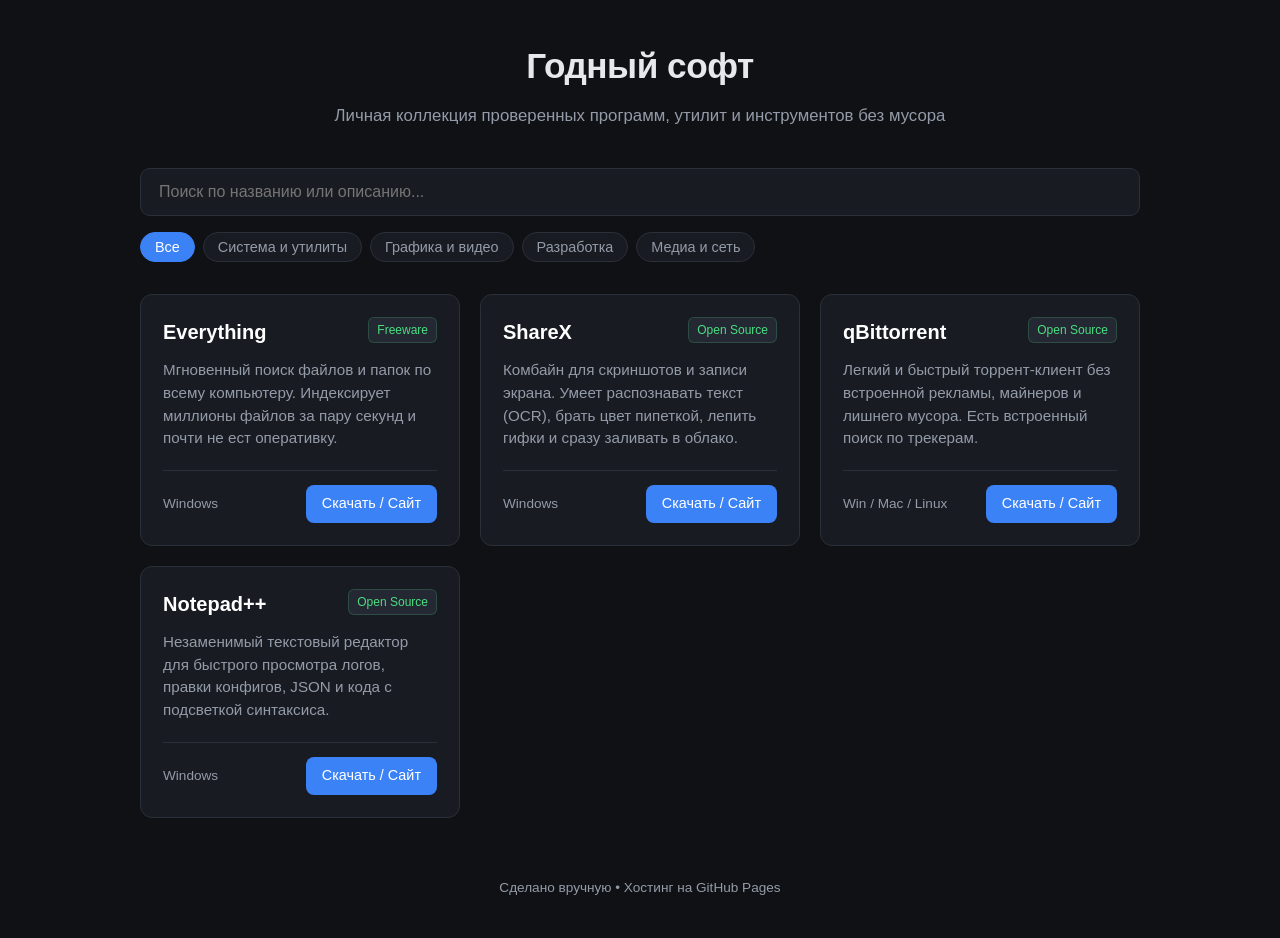
==== pc.html @ a69aa70c "Create pc.html" ====
<!DOCTYPE html>
<html lang="ru">
<head>
  <meta charset="UTF-8">
  <meta name="viewport" content="width=device-width, initial-scale=1.0">
  <title>Полезный софт — Подборка программ</title>
  <style>
    :root {
      --bg: #0f1115;
      --card-bg: #181b21;
      --card-hover: #1f232b;
      --border: #2a2f3a;
      --text: #e6e8ec;
      --text-muted: #949ba8;
      --accent: #3b82f6;
      --accent-hover: #2563eb;
      --tag-bg: #232833;
    }

    * {
      box-sizing: border-box;
      margin: 0;
      padding: 0;
    }

    body {
      font-family: -apple-system, BlinkMacSystemFont, "Segoe UI", Roboto, Inter, sans-serif;
      background-color: var(--bg);
      color: var(--text);
      line-height: 1.5;
      padding: 40px 20px;
    }

    .container {
      max-width: 1000px;
      margin: 0 auto;
    }

    /* Шапка */
    header {
      text-align: center;
      margin-bottom: 40px;
    }

    header h1 {
      font-size: 2.2rem;
      font-weight: 700;
      margin-bottom: 10px;
      letter-spacing: -0.5px;
    }

    header p {
      color: var(--text-muted);
      font-size: 1.05rem;
    }

    /* Поиск и фильтры */
    .controls {
      display: flex;
      flex-direction: column;
      gap: 16px;
      margin-bottom: 32px;
    }

    .search-input {
      width: 100%;
      padding: 14px 18px;
      font-size: 1rem;
      background-color: var(--card-bg);
      border: 1px solid var(--border);
      border-radius: 10px;
      color: var(--text);
      outline: none;
      transition: border-color 0.2s;
    }

    .search-input:focus {
      border-color: var(--accent);
    }

    .filters {
      display: flex;
      flex-wrap: wrap;
      gap: 8px;
    }

    .filter-btn {
      background-color: var(--card-bg);
      border: 1px solid var(--border);
      color: var(--text-muted);
      padding: 6px 14px;
      border-radius: 20px;
      font-size: 0.9rem;
      cursor: pointer;
      transition: all 0.2s;
    }

    .filter-btn:hover {
      color: var(--text);
      border-color: #404756;
    }

    .filter-btn.active {
      background-color: var(--accent);
      border-color: var(--accent);
      color: #fff;
    }

    /* Сетка карточек */
    .grid {
      display: grid;
      grid-template-columns: repeat(auto-fill, minmax(300px, 1fr));
      gap: 20px;
    }

    .card {
      background-color: var(--card-bg);
      border: 1px solid var(--border);
      border-radius: 12px;
      padding: 22px;
      display: flex;
      flex-direction: column;
      justify-content: space-between;
      transition: transform 0.2s, background-color 0.2s, border-color 0.2s;
    }

    .card:hover {
      transform: translateY(-3px);
      background-color: var(--card-hover);
      border-color: #3a4150;
    }

    .card-header {
      display: flex;
      justify-content: space-between;
      align-items: flex-start;
      gap: 12px;
      margin-bottom: 12px;
    }

    .card-title {
      font-size: 1.25rem;
      font-weight: 600;
      color: #fff;
    }

    .badge {
      font-size: 0.75rem;
      padding: 3px 8px;
      border-radius: 6px;
      background-color: var(--tag-bg);
      color: var(--text-muted);
      white-space: nowrap;
      border: 1px solid var(--border);
    }

    .badge.free {
      color: #4ade80;
      border-color: rgba(74, 222, 128, 0.2);
    }

    .card-desc {
      color: var(--text-muted);
      font-size: 0.95rem;
      margin-bottom: 20px;
      flex-grow: 1;
    }

    .card-footer {
      display: flex;
      justify-content: space-between;
      align-items: center;
      padding-top: 14px;
      border-top: 1px solid var(--border);
    }

    .platform {
      font-size: 0.85rem;
      color: var(--text-muted);
    }

    .btn-download {
      display: inline-block;
      background-color: var(--accent);
      color: #fff;
      text-decoration: none;
      padding: 8px 16px;
      border-radius: 8px;
      font-size: 0.9rem;
      font-weight: 500;
      transition: background-color 0.2s;
    }

    .btn-download:hover {
      background-color: var(--accent-hover);
    }

    .empty-state {
      text-align: center;
      color: var(--text-muted);
      padding: 40px 0;
      display: none;
    }

    footer {
      text-align: center;
      margin-top: 60px;
      color: var(--text-muted);
      font-size: 0.85rem;
    }
  </style>
</head>
<body>

  <div class="container">
    <header>
      <h1>Годный софт</h1>
      <p>Личная коллекция проверенных программ, утилит и инструментов без мусора</p>
    </header>

    <!-- Блок поиска и кнопок фильтрации -->
    <div class="controls">
      <input type="text" id="searchInput" class="search-input" placeholder="Поиск по названию или описанию...">
      
      <div class="filters" id="filterButtons">
        <button class="filter-btn active" data-filter="all">Все</button>
        <button class="filter-btn" data-filter="system">Система и утилиты</button>
        <button class="filter-btn" data-filter="design">Графика и видео</button>
        <button class="filter-btn" data-filter="dev">Разработка</button>
        <button class="filter-btn" data-filter="media">Медиа и сеть</button>
      </div>
    </div>

    <!-- СЕТКА С ПРОГРАММАМИ -->
    <main class="grid" id="programsGrid">

      <!-- === НАЧАЛО КАРТОЧКИ (копируй этот блок для новой программы) === -->
      <!-- В data-category укажи категорию из кнопок выше (system, design, dev, media) -->
      <article class="card" data-category="system">
        <div>
          <div class="card-header">
            <h2 class="card-title">Everything</h2>
            <span class="badge free">Freeware</span>
          </div>
          <p class="card-desc">
            Мгновенный поиск файлов и папок по всему компьютеру. Индексирует миллионы файлов за пару секунд и почти не ест оперативку.
          </p>
        </div>
        <div class="card-footer">
          <span class="platform">Windows</span>
          <a href="https://www.voidtools.com/" target="_blank" rel="noopener" class="btn-download">Скачать / Сайт</a>
        </div>
      </article>
      <!-- === КОНЕЦ КАРТОЧКИ === -->

      <article class="card" data-category="design">
        <div>
          <div class="card-header">
            <h2 class="card-title">ShareX</h2>
            <span class="badge free">Open Source</span>
          </div>
          <p class="card-desc">
            Комбайн для скриншотов и записи экрана. Умеет распознавать текст (OCR), брать цвет пипеткой, лепить гифки и сразу заливать в облако.
          </p>
        </div>
        <div class="card-footer">
          <span class="platform">Windows</span>
          <a href="https://getsharex.com/" target="_blank" rel="noopener" class="btn-download">Скачать / Сайт</a>
        </div>
      </article>

      <article class="card" data-category="media">
        <div>
          <div class="card-header">
            <h2 class="card-title">qBittorrent</h2>
            <span class="badge free">Open Source</span>
          </div>
          <p class="card-desc">
            Легкий и быстрый торрент-клиент без встроенной рекламы, майнеров и лишнего мусора. Есть встроенный поиск по трекерам.
          </p>
        </div>
        <div class="card-footer">
          <span class="platform">Win / Mac / Linux</span>
          <a href="https://www.qbittorrent.org/" target="_blank" rel="noopener" class="btn-download">Скачать / Сайт</a>
        </div>
      </article>

      <article class="card" data-category="dev">
        <div>
          <div class="card-header">
            <h2 class="card-title">Notepad++</h2>
            <span class="badge free">Open Source</span>
          </div>
          <p class="card-desc">
            Незаменимый текстовый редактор для быстрого просмотра логов, правки конфигов, JSON и кода с подсветкой синтаксиса.
          </p>
        </div>
        <div class="card-footer">
          <span class="platform">Windows</span>
          <a href="https://notepad-plus-plus.org/" target="_blank" rel="noopener" class="btn-download">Скачать / Сайт</a>
        </div>
      </article>

    </main>

    <div id="emptyState" class="empty-state">
      По вашему запросу ничего не найдено.
    </div>

    <footer>
      Сделано вручную • Хостинг на GitHub Pages
    </footer>
  </div>

  <!-- Скрипт для работы поиска и фильтров -->
  <script>
    const searchInput = document.getElementById('searchInput');
    const filterBtns = document.querySelectorAll('.filter-btn');
    const cards = document.querySelectorAll('.card');
    const emptyState = document.getElementById('emptyState');

    let currentCategory = 'all';
    let currentSearch = '';

    function filterCards() {
      let visibleCount = 0;

      cards.forEach(card => {
        const category = card.getAttribute('data-category');
        const text = card.innerText.toLowerCase();

        const matchesCategory = currentCategory === 'all' || category === currentCategory;
        const matchesSearch = text.includes(currentSearch);

        if (matchesCategory && matchesSearch) {
          card.style.display = 'flex';
          visibleCount++;
        } else {
          card.style.display = 'none';
        }
      });

      emptyState.style.display = visibleCount === 0 ? 'block' : 'none';
    }

    // Поиск при вводе текста
    searchInput.addEventListener('input', (e) => {
      currentSearch = e.target.value.toLowerCase().trim();
      filterCards();
    });

    // Переключение категорий
    filterBtns.forEach(btn => {
      btn.addEventListener('click', () => {
        filterBtns.forEach(b => b.classList.remove('active'));
        btn.classList.add('active');
        currentCategory = btn.getAttribute('data-filter');
        filterCards();
      });
    });
  </script>

</body>
</html>
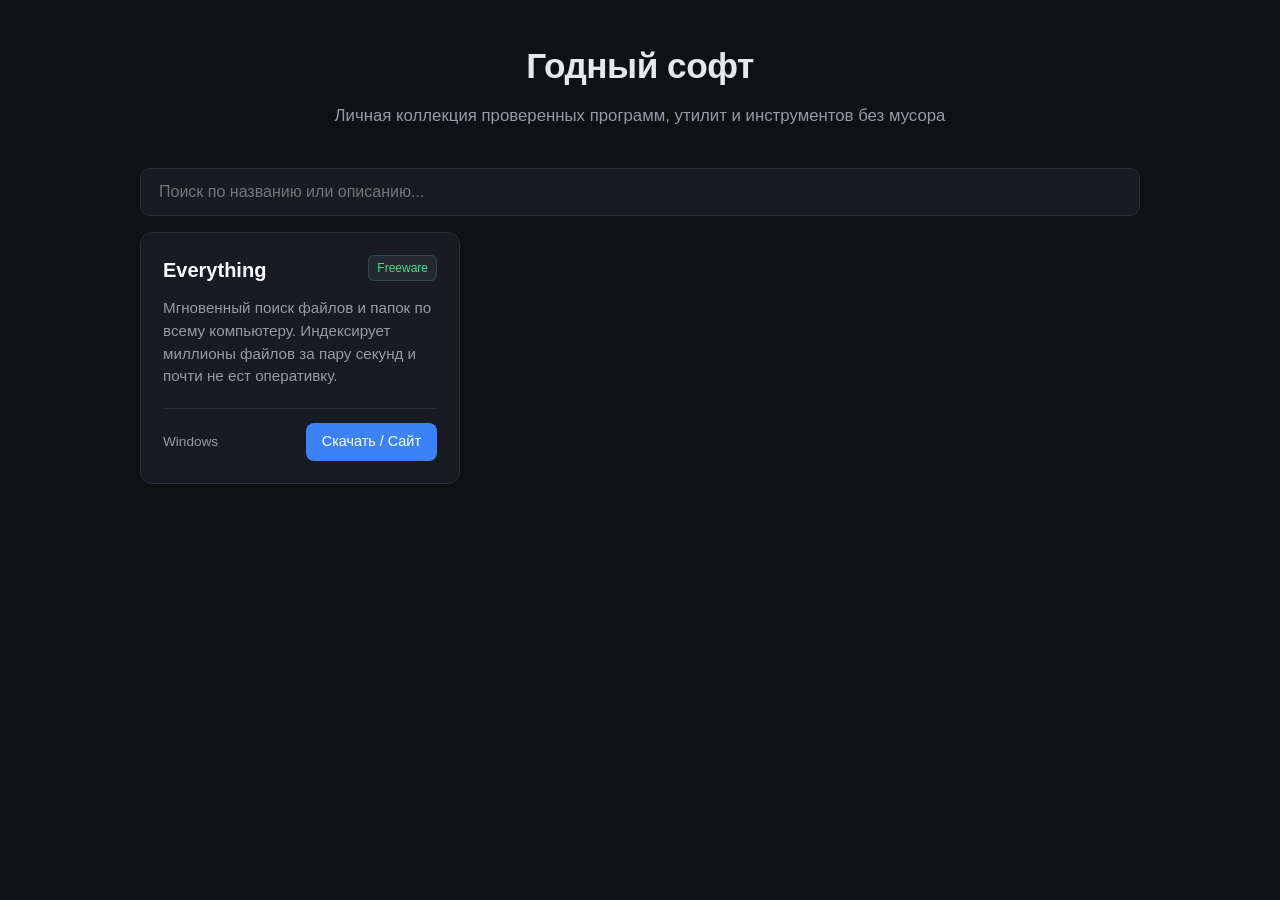
==== commit b660f50c: "Update pc.html" ====
--- a/pc.html
+++ b/pc.html
@@ -222,14 +222,7 @@
     <div class="controls">
       <input type="text" id="searchInput" class="search-input" placeholder="Поиск по названию или описанию...">
       
-      <div class="filters" id="filterButtons">
-        <button class="filter-btn active" data-filter="all">Все</button>
-        <button class="filter-btn" data-filter="system">Система и утилиты</button>
-        <button class="filter-btn" data-filter="design">Графика и видео</button>
-        <button class="filter-btn" data-filter="dev">Разработка</button>
-        <button class="filter-btn" data-filter="media">Медиа и сеть</button>
-      </div>
-    </div>
+
 
     <!-- СЕТКА С ПРОГРАММАМИ -->
     <main class="grid" id="programsGrid">
@@ -253,63 +246,13 @@
       </article>
       <!-- === КОНЕЦ КАРТОЧКИ === -->
 
-      <article class="card" data-category="design">
-        <div>
-          <div class="card-header">
-            <h2 class="card-title">ShareX</h2>
-            <span class="badge free">Open Source</span>
-          </div>
-          <p class="card-desc">
-            Комбайн для скриншотов и записи экрана. Умеет распознавать текст (OCR), брать цвет пипеткой, лепить гифки и сразу заливать в облако.
-          </p>
-        </div>
-        <div class="card-footer">
-          <span class="platform">Windows</span>
-          <a href="https://getsharex.com/" target="_blank" rel="noopener" class="btn-download">Скачать / Сайт</a>
-        </div>
-      </article>
-
-      <article class="card" data-category="media">
-        <div>
-          <div class="card-header">
-            <h2 class="card-title">qBittorrent</h2>
-            <span class="badge free">Open Source</span>
-          </div>
-          <p class="card-desc">
-            Легкий и быстрый торрент-клиент без встроенной рекламы, майнеров и лишнего мусора. Есть встроенный поиск по трекерам.
-          </p>
-        </div>
-        <div class="card-footer">
-          <span class="platform">Win / Mac / Linux</span>
-          <a href="https://www.qbittorrent.org/" target="_blank" rel="noopener" class="btn-download">Скачать / Сайт</a>
-        </div>
-      </article>
-
-      <article class="card" data-category="dev">
-        <div>
-          <div class="card-header">
-            <h2 class="card-title">Notepad++</h2>
-            <span class="badge free">Open Source</span>
-          </div>
-          <p class="card-desc">
-            Незаменимый текстовый редактор для быстрого просмотра логов, правки конфигов, JSON и кода с подсветкой синтаксиса.
-          </p>
-        </div>
-        <div class="card-footer">
-          <span class="platform">Windows</span>
-          <a href="https://notepad-plus-plus.org/" target="_blank" rel="noopener" class="btn-download">Скачать / Сайт</a>
-        </div>
-      </article>
-
+      
     </main>
 
     <div id="emptyState" class="empty-state">
       По вашему запросу ничего не найдено.
     </div>
 
-    <footer>
-      Сделано вручную • Хостинг на GitHub Pages
-    </footer>
   </div>
 
   <!-- Скрипт для работы поиска и фильтров -->
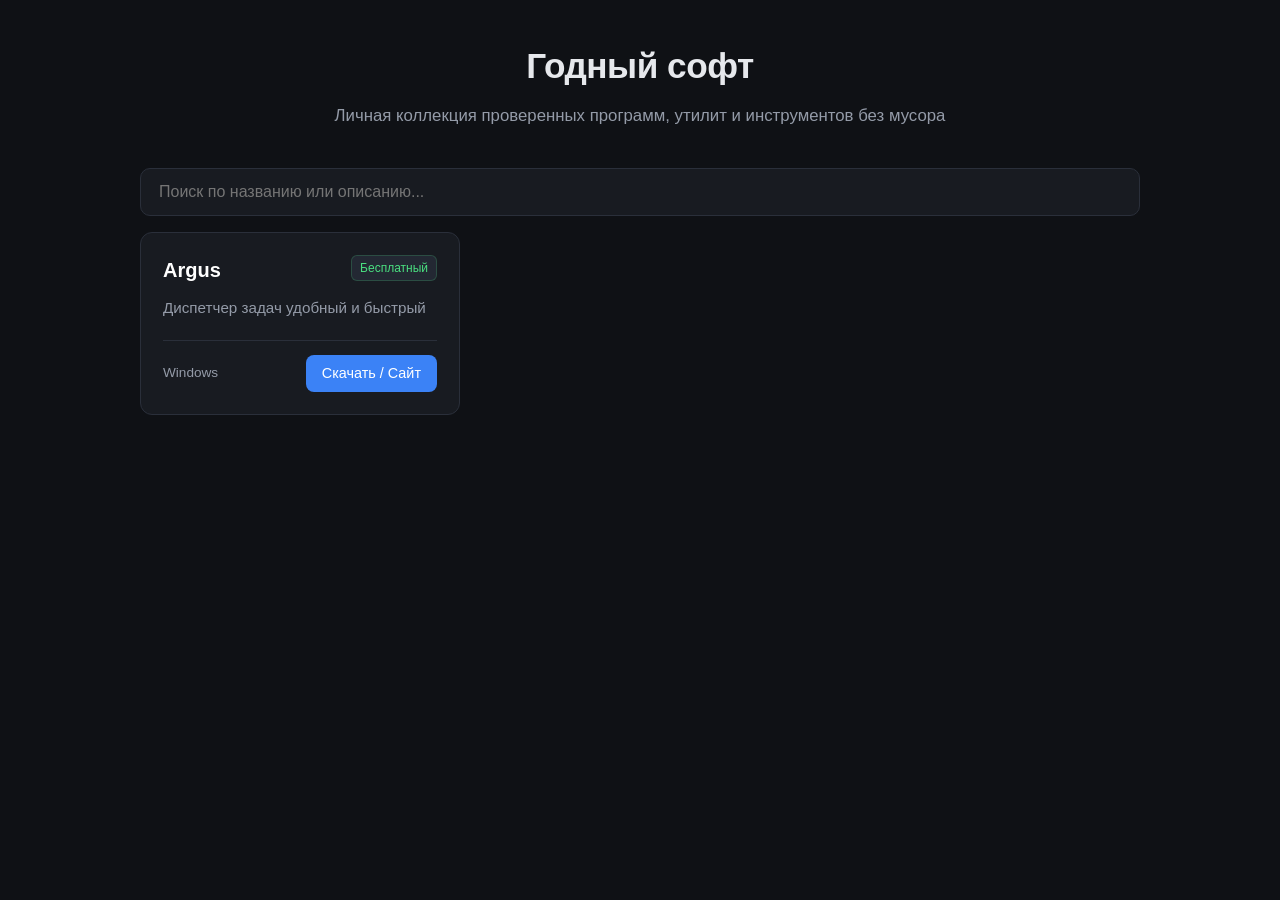
==== commit f9891388: "Update pc.html" ====
--- a/pc.html
+++ b/pc.html
@@ -221,30 +221,42 @@
     <!-- Блок поиска и кнопок фильтрации -->
     <div class="controls">
       <input type="text" id="searchInput" class="search-input" placeholder="Поиск по названию или описанию...">
+    <main class="grid" id="programsGrid">
+
+
+
+
       
-
-
-    <!-- СЕТКА С ПРОГРАММАМИ -->
-    <main class="grid" id="programsGrid">
-
       <!-- === НАЧАЛО КАРТОЧКИ (копируй этот блок для новой программы) === -->
-      <!-- В data-category укажи категорию из кнопок выше (system, design, dev, media) -->
-      <article class="card" data-category="system">
+      <article class="card">
         <div>
           <div class="card-header">
-            <h2 class="card-title">Everything</h2>
-            <span class="badge free">Freeware</span>
+            <h2 class="card-title">Argus</h2>
+            <span class="badge free">Бесплатный</span>
           </div>
           <p class="card-desc">
-            Мгновенный поиск файлов и папок по всему компьютеру. Индексирует миллионы файлов за пару секунд и почти не ест оперативку.
-          </p>
+            Диспетчер задач удобный и быстрый</p>
         </div>
         <div class="card-footer">
           <span class="platform">Windows</span>
-          <a href="https://www.voidtools.com/" target="_blank" rel="noopener" class="btn-download">Скачать / Сайт</a>
+          <a href="https://github.com/Ray-lea/Argus/releases" target="_blank" rel="noopener" class="btn-download">Скачать / Сайт</a>
         </div>
       </article>
       <!-- === КОНЕЦ КАРТОЧКИ === -->
+
+
+
+
+
+
+
+
+
+
+
+
+
+
 
       
     </main>
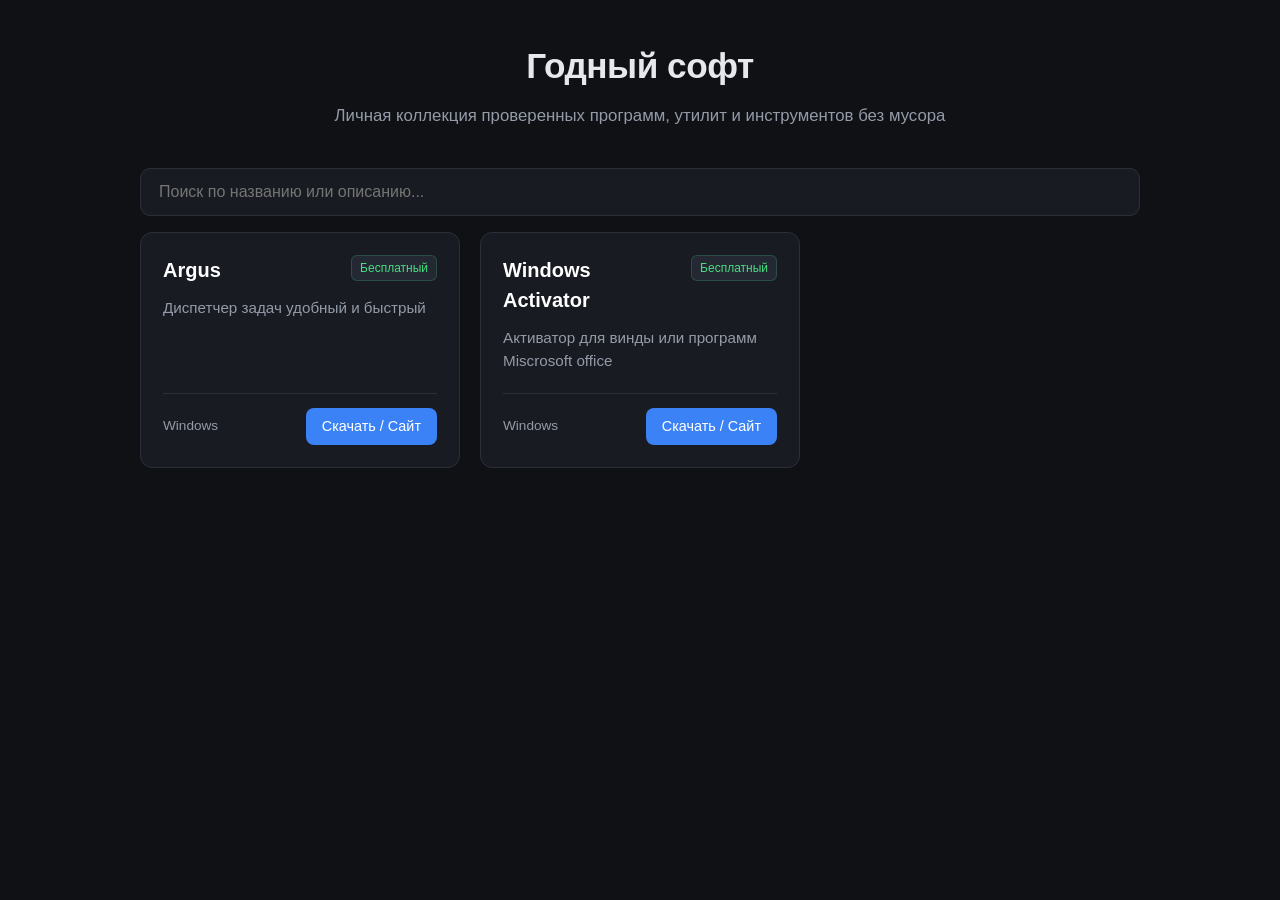
==== commit dde0f50a: "Update pc.html" ====
--- a/pc.html
+++ b/pc.html
@@ -243,7 +243,22 @@
         </div>
       </article>
       <!-- === КОНЕЦ КАРТОЧКИ === -->
-
+<!-- === НАЧАЛО КАРТОЧКИ (копируй этот блок для новой программы) === -->
+      <article class="card">
+        <div>
+          <div class="card-header">
+            <h2 class="card-title">Windows Activator</h2>
+            <span class="badge free">Бесплатный</span>
+          </div>
+          <p class="card-desc">
+            Активатор для винды или программ Miscrosoft office</p>
+        </div>
+        <div class="card-footer">
+          <span class="platform">Windows</span>
+          <a href="https://github.com/massgravel/Microsoft-Activation-Scripts" target="_blank" rel="noopener" class="btn-download">Скачать / Сайт</a>
+        </div>
+      </article>
+      <!-- === КОНЕЦ КАРТОЧКИ === -->
 
 
 
